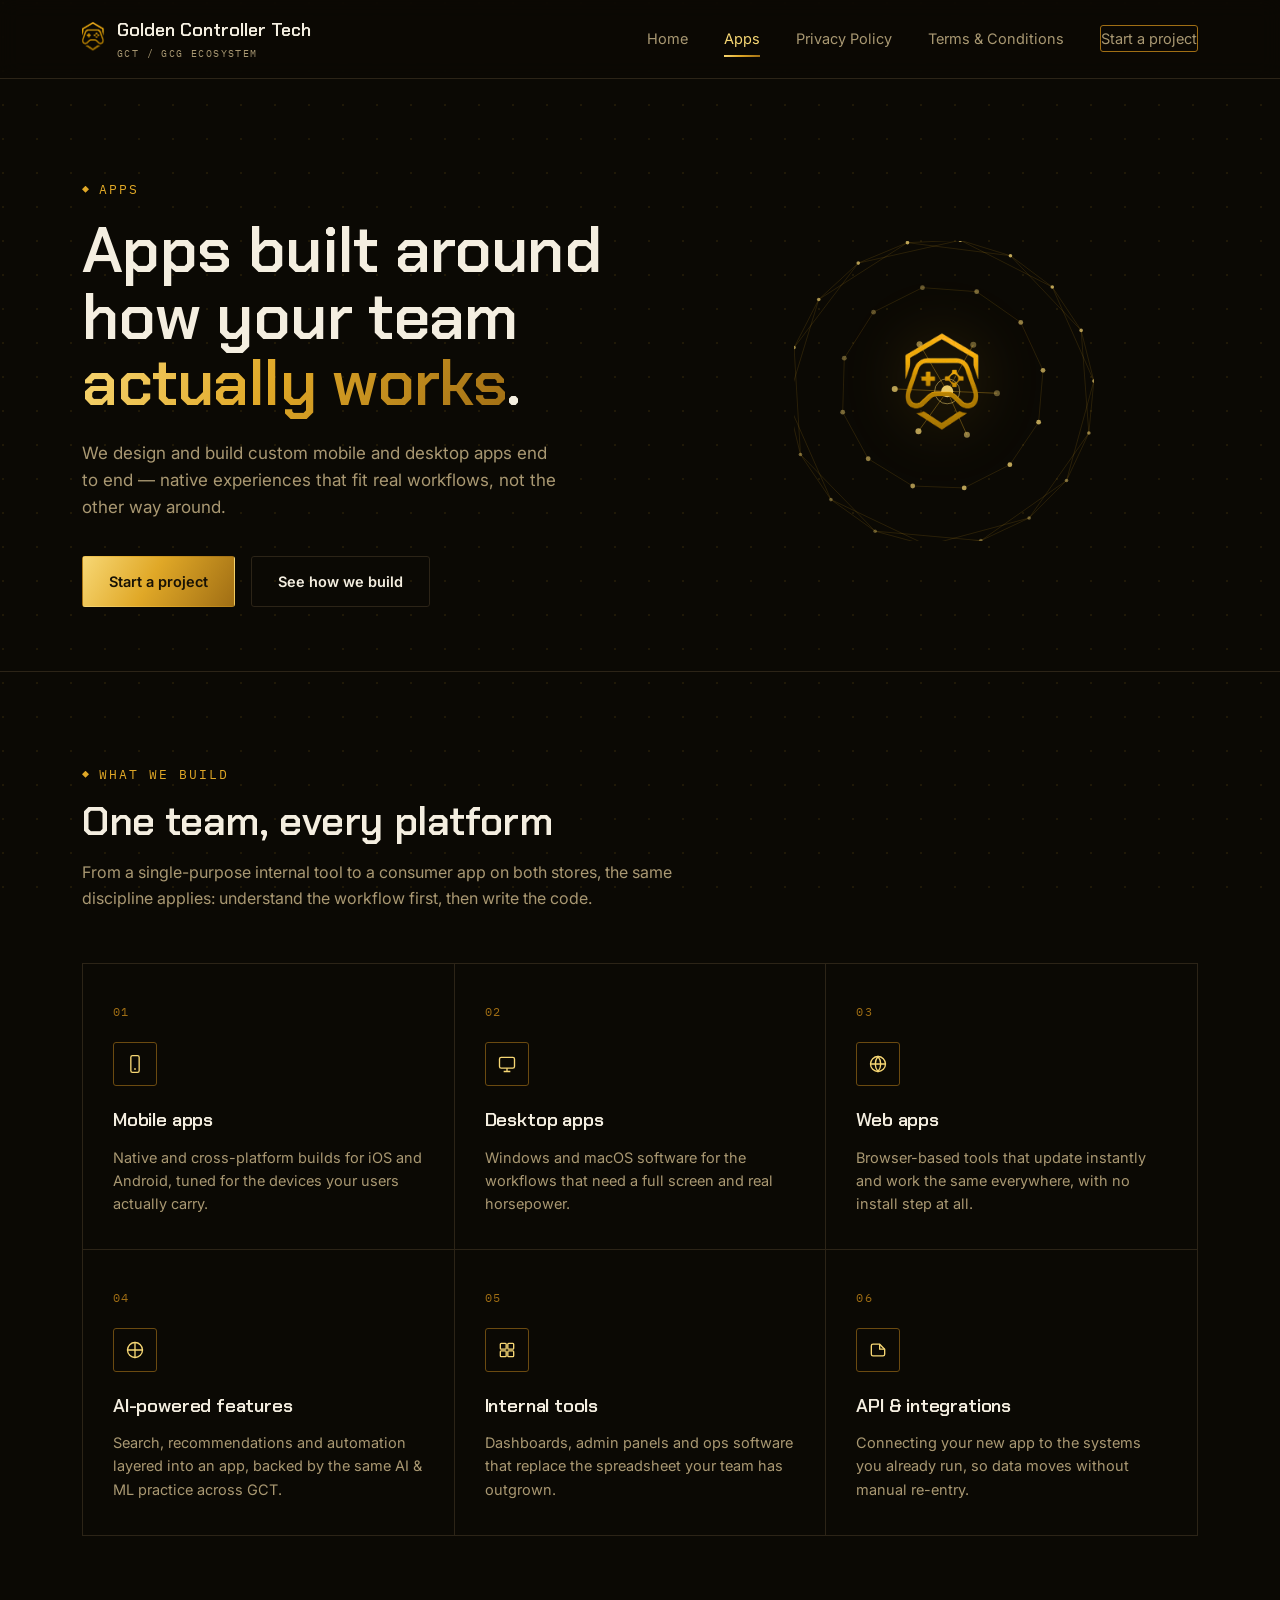
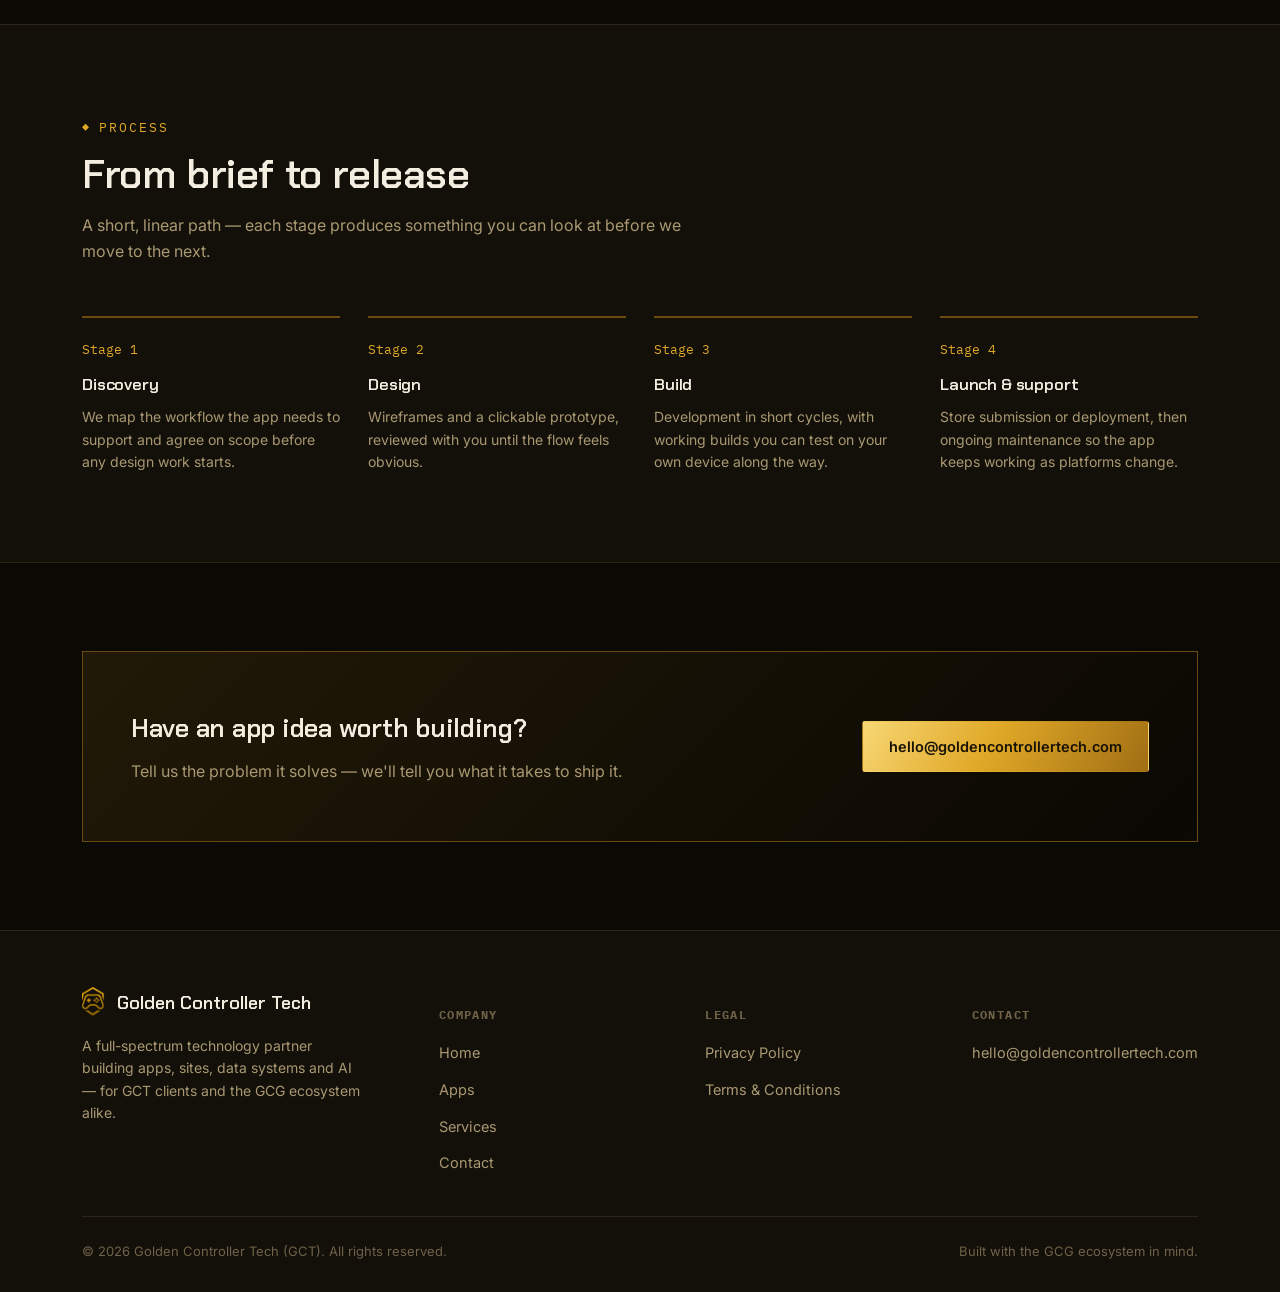
==== apps.html @ 51c5464f "Initial site upload" ====
<!DOCTYPE html>
<html lang="en">
<head>
<meta charset="UTF-8">
<meta name="viewport" content="width=device-width, initial-scale=1.0">
<title>Apps — Golden Controller Tech</title>
<meta name="description" content="Custom mobile and desktop apps from Golden Controller Tech, built around how your team actually works.">
<link rel="icon" href="assets/mark.png">
<link rel="preconnect" href="https://fonts.googleapis.com">
<link href="https://fonts.googleapis.com/css2?family=Chakra+Petch:wght@500;600;700&family=Inter:wght@400;500;600;700&family=IBM+Plex+Mono:wght@400;500&display=swap" rel="stylesheet">
<link rel="stylesheet" href="style.css">
</head>
<body>

<header class="site-header">
  <nav class="nav">
    <a href="index.html" class="brand">
      <img src="assets/mark.png" alt="GCT mark">
      <span>Golden Controller Tech<span class="brand-sub">GCT / GCG ECOSYSTEM</span></span>
    </a>
    <button class="nav-toggle" aria-label="Toggle menu" aria-expanded="false">☰</button>
    <ul class="nav-links">
      <li><a href="index.html">Home</a></li>
      <li><a href="apps.html" class="active">Apps</a></li>
      <li><a href="privacy.html">Privacy Policy</a></li>
      <li><a href="terms.html">Terms &amp; Conditions</a></li>
      <li><a href="index.html#contact" class="nav-cta">Start a project</a></li>
    </ul>
  </nav>
</header>

<main>

  <section class="hero" style="padding-bottom:64px;">
    <div class="container hero-grid">
      <div class="hero-copy">
        <span class="eyebrow">Apps</span>
        <h1>Apps built around how your team <em>actually works</em>.</h1>
        <p>We design and build custom mobile and desktop apps end to end — native experiences that fit real workflows, not the other way around.</p>
        <div class="hero-actions">
          <a href="index.html#contact" class="btn btn-primary">Start a project</a>
          <a href="#process" class="btn btn-ghost">See how we build</a>
        </div>
      </div>
      <div class="hero-stage" aria-hidden="true">
        <canvas id="lattice"></canvas>
        <img src="assets/mark.png" alt="" class="stage-mark">
      </div>
    </div>
  </section>

  <!-- WHAT WE BUILD -->
  <section class="section" id="what-we-build">
    <div class="container">
      <div class="section-head reveal">
        <span class="eyebrow">What we build</span>
        <h2>One team, every platform</h2>
        <p>From a single-purpose internal tool to a consumer app on both stores, the same discipline applies: understand the workflow first, then write the code.</p>
      </div>
      <div class="card-grid reveal">
        <div class="card">
          <span class="card-index">01</span>
          <div class="card-icon">
            <svg width="20" height="20" viewBox="0 0 24 24" fill="none" stroke="currentColor" stroke-width="1.6"><rect x="7" y="2" width="10" height="20" rx="2"/><path d="M11 18h2"/></svg>
          </div>
          <h3>Mobile apps</h3>
          <p>Native and cross-platform builds for iOS and Android, tuned for the devices your users actually carry.</p>
        </div>
        <div class="card">
          <span class="card-index">02</span>
          <div class="card-icon">
            <svg width="20" height="20" viewBox="0 0 24 24" fill="none" stroke="currentColor" stroke-width="1.6"><rect x="3" y="4" width="18" height="13" rx="2"/><path d="M8 21h8M12 17v4"/></svg>
          </div>
          <h3>Desktop apps</h3>
          <p>Windows and macOS software for the workflows that need a full screen and real horsepower.</p>
        </div>
        <div class="card">
          <span class="card-index">03</span>
          <div class="card-icon">
            <svg width="20" height="20" viewBox="0 0 24 24" fill="none" stroke="currentColor" stroke-width="1.6"><circle cx="12" cy="12" r="9"/><path d="M3 12h18M12 3a14 14 0 010 18a14 14 0 010-18z"/></svg>
          </div>
          <h3>Web apps</h3>
          <p>Browser-based tools that update instantly and work the same everywhere, with no install step at all.</p>
        </div>
        <div class="card">
          <span class="card-index">04</span>
          <div class="card-icon">
            <svg width="20" height="20" viewBox="0 0 24 24" fill="none" stroke="currentColor" stroke-width="1.6"><path d="M12 3v18M3 12h18" stroke-linecap="round"/><circle cx="12" cy="12" r="9"/></svg>
          </div>
          <h3>AI-powered features</h3>
          <p>Search, recommendations and automation layered into an app, backed by the same AI &amp; ML practice across GCT.</p>
        </div>
        <div class="card">
          <span class="card-index">05</span>
          <div class="card-icon">
            <svg width="20" height="20" viewBox="0 0 24 24" fill="none" stroke="currentColor" stroke-width="1.6"><rect x="4" y="4" width="7" height="7" rx="1"/><rect x="13" y="4" width="7" height="7" rx="1"/><rect x="4" y="13" width="7" height="7" rx="1"/><rect x="13" y="13" width="7" height="7" rx="1"/></svg>
          </div>
          <h3>Internal tools</h3>
          <p>Dashboards, admin panels and ops software that replace the spreadsheet your team has outgrown.</p>
        </div>
        <div class="card">
          <span class="card-index">06</span>
          <div class="card-icon">
            <svg width="20" height="20" viewBox="0 0 24 24" fill="none" stroke="currentColor" stroke-width="1.6"><path d="M4 17V7a2 2 0 012-2h8l6 6v6a2 2 0 01-2 2H6a2 2 0 01-2-2z"/><path d="M14 5v6h6"/></svg>
          </div>
          <h3>API &amp; integrations</h3>
          <p>Connecting your new app to the systems you already run, so data moves without manual re-entry.</p>
        </div>
      </div>
    </div>
  </section>

  <!-- PROCESS -->
  <section class="section section-alt" id="process">
    <div class="container">
      <div class="section-head reveal">
        <span class="eyebrow">Process</span>
        <h2>From brief to release</h2>
        <p>A short, linear path — each stage produces something you can look at before we move to the next.</p>
      </div>
      <div class="steps reveal">
        <div class="step">
          <span class="step-num">Stage 1</span>
          <h4>Discovery</h4>
          <p>We map the workflow the app needs to support and agree on scope before any design work starts.</p>
        </div>
        <div class="step">
          <span class="step-num">Stage 2</span>
          <h4>Design</h4>
          <p>Wireframes and a clickable prototype, reviewed with you until the flow feels obvious.</p>
        </div>
        <div class="step">
          <span class="step-num">Stage 3</span>
          <h4>Build</h4>
          <p>Development in short cycles, with working builds you can test on your own device along the way.</p>
        </div>
        <div class="step">
          <span class="step-num">Stage 4</span>
          <h4>Launch &amp; support</h4>
          <p>Store submission or deployment, then ongoing maintenance so the app keeps working as platforms change.</p>
        </div>
      </div>
    </div>
  </section>

  <!-- CTA -->
  <section class="section">
    <div class="container">
      <div class="cta-banner reveal">
        <div>
          <h3>Have an app idea worth building?</h3>
          <p>Tell us the problem it solves — we'll tell you what it takes to ship it.</p>
        </div>
        <a href="mailto:hello@goldencontrollertech.com" class="btn btn-primary">hello@goldencontrollertech.com</a>
      </div>
    </div>
  </section>

</main>

<footer class="site-footer">
  <div class="container">
    <div class="footer-top">
      <div class="footer-brand">
        <a href="index.html" class="brand"><img src="assets/mark.png" alt="GCT mark"><span>Golden Controller Tech</span></a>
        <p>A full-spectrum technology partner building apps, sites, data systems and AI — for GCT clients and the GCG ecosystem alike.</p>
      </div>
      <div class="footer-col">
        <h5>Company</h5>
        <ul>
          <li><a href="index.html">Home</a></li>
          <li><a href="apps.html">Apps</a></li>
          <li><a href="index.html#services">Services</a></li>
          <li><a href="index.html#contact">Contact</a></li>
        </ul>
      </div>
      <div class="footer-col">
        <h5>Legal</h5>
        <ul>
          <li><a href="privacy.html">Privacy Policy</a></li>
          <li><a href="terms.html">Terms &amp; Conditions</a></li>
        </ul>
      </div>
      <div class="footer-col">
        <h5>Contact</h5>
        <ul>
          <li><a href="mailto:hello@goldencontrollertech.com">hello@goldencontrollertech.com</a></li>
        </ul>
      </div>
    </div>
    <div class="footer-bottom">
      <p>© 2026 Golden Controller Tech (GCT). All rights reserved.</p>
      <p>Built with the GCG ecosystem in mind.</p>
    </div>
  </div>
</footer>

<script src="script.js"></script>
</body>
</html>
---- style.css ----
/* ==========================================================================
   Golden Controller Tech — design tokens
   ========================================================================== */
:root{
  --bg:            #0b0904;
  --bg-alt:        #131009;
  --bg-raise:      #1b1610;
  --line:          #2c2417;
  --gold-1:        #f7d774;
  --gold-2:        #e0a827;
  --gold-3:        #a06e14;
  --gold-deep:     #6b4a10;
  --cream:         #f4eee0;
  --muted:         #a99872;
  --muted-dim:     #6f6249;
  --ok:            #d7b45a;

  --font-display:  'Chakra Petch', 'Space Grotesk', sans-serif;
  --font-body:     'Inter', -apple-system, BlinkMacSystemFont, sans-serif;
  --font-mono:     'IBM Plex Mono', monospace;

  --gold-gradient: linear-gradient(120deg, var(--gold-1) 0%, var(--gold-2) 45%, var(--gold-3) 100%);
  --container: 1180px;
}

*,*::before,*::after{ box-sizing:border-box; }
html{ scroll-behavior:smooth; }
body{
  margin:0;
  background:var(--bg);
  color:var(--cream);
  font-family:var(--font-body);
  font-size:16px;
  line-height:1.6;
  -webkit-font-smoothing:antialiased;
  overflow-x:hidden;
}
body::before{
  content:"";
  position:fixed; inset:0;
  background-image:
    radial-gradient(circle at 3px 3px, rgba(224,168,39,0.10) 1.2px, transparent 1.2px);
  background-size:34px 34px;
  pointer-events:none;
  z-index:0;
}
img{ max-width:100%; display:block; }
a{ color:inherit; text-decoration:none; }
h1,h2,h3,h4{
  font-family:var(--font-display);
  font-weight:600;
  letter-spacing:-0.01em;
  margin:0;
  color:var(--cream);
}
p{ margin:0; }
ul{ margin:0; padding:0; }
.container{
  max-width:var(--container);
  margin:0 auto;
  padding:0 32px;
  position:relative;
  z-index:1;
}
::selection{ background:var(--gold-2); color:#1a1305; }
:focus-visible{
  outline:2px solid var(--gold-1);
  outline-offset:3px;
  border-radius:2px;
}

/* Reduced motion */
@media (prefers-reduced-motion: reduce){
  *{ animation-duration:0.01ms !important; animation-iteration-count:1 !important; transition-duration:0.01ms !important; scroll-behavior:auto !important; }
}

/* ---------- eyebrow / labels ---------- */
.eyebrow{
  font-family:var(--font-mono);
  font-size:12.5px;
  letter-spacing:0.16em;
  text-transform:uppercase;
  color:var(--gold-2);
  display:inline-flex;
  align-items:center;
  gap:10px;
}
.eyebrow::before{
  content:"";
  width:7px; height:7px;
  background:var(--gold-2);
  clip-path:polygon(50% 0,100% 50%,50% 100%,0 50%);
  display:inline-block;
}

/* ---------- header ---------- */
.site-header{
  position:sticky; top:0; z-index:50;
  background:rgba(11,9,4,0.82);
  backdrop-filter:blur(10px);
  border-bottom:1px solid var(--line);
}
.nav{
  display:flex;
  align-items:center;
  justify-content:space-between;
  padding:16px 32px;
  max-width:var(--container);
  margin:0 auto;
}
.brand{
  display:flex; align-items:center; gap:12px;
  font-family:var(--font-display);
  font-size:18px;
  font-weight:600;
  color:var(--cream);
}
.brand img{ height:34px; width:auto; }
.brand .brand-sub{
  display:block;
  font-family:var(--font-mono);
  font-size:10px;
  letter-spacing:0.14em;
  color:var(--muted);
  font-weight:400;
  margin-top:1px;
}
.nav-links{
  display:flex;
  gap:36px;
  list-style:none;
  align-items:center;
}
.nav-links a{
  font-size:14.5px;
  color:var(--muted);
  position:relative;
  padding:4px 0;
  transition:color .2s ease;
}
.nav-links a:hover{ color:var(--cream); }
.nav-links a.active{ color:var(--gold-1); }
.nav-links a.active::after{
  content:"";
  position:absolute; left:0; right:0; bottom:-6px;
  height:2px; background:var(--gold-gradient);
}
.nav-cta{
  border:1px solid var(--gold-3);
  padding:9px 18px;
  border-radius:3px;
  font-size:13.5px;
  color:var(--gold-1);
  transition:all .2s ease;
  white-space:nowrap;
}
.nav-cta:hover{ background:var(--gold-2); color:#171205; border-color:var(--gold-2); }
.nav-toggle{
  display:none;
  background:none; border:1px solid var(--line); border-radius:3px;
  width:40px; height:40px;
  color:var(--cream);
  cursor:pointer;
  align-items:center; justify-content:center;
}

@media (max-width:860px){
  .nav-toggle{ display:flex; }
  .nav-links{
    position:fixed; top:67px; left:0; right:0;
    background:var(--bg-alt);
    border-bottom:1px solid var(--line);
    flex-direction:column;
    align-items:flex-start;
    gap:0;
    padding:8px 32px 20px;
    transform:translateY(-8px);
    opacity:0;
    pointer-events:none;
    transition:all .22s ease;
  }
  .nav-links.open{ transform:translateY(0); opacity:1; pointer-events:auto; }
  .nav-links li{ width:100%; }
  .nav-links a{ display:block; padding:12px 0; border-bottom:1px solid var(--line); width:100%; }
  .nav-links .nav-cta{ margin-top:14px; display:inline-block; }
}

/* ---------- buttons ---------- */
.btn{
  display:inline-flex;
  align-items:center;
  gap:9px;
  padding:13px 26px;
  border-radius:3px;
  font-size:14.5px;
  font-weight:600;
  cursor:pointer;
  border:1px solid transparent;
  transition:transform .18s ease, box-shadow .18s ease, background .18s ease, color .18s ease;
}
.btn-primary{
  background:var(--gold-gradient);
  color:#181205;
}
.btn-primary:hover{ transform:translateY(-2px); box-shadow:0 10px 30px -8px rgba(224,168,39,0.55); }
.btn-ghost{
  border-color:var(--line);
  color:var(--cream);
}
.btn-ghost:hover{ border-color:var(--gold-3); color:var(--gold-1); }

/* ---------- hero node lattice (signature element) ---------- */
.hero{
  position:relative;
  padding:96px 0 88px;
  overflow:hidden;
  border-bottom:1px solid var(--line);
}
.hero-grid{
  display:grid;
  grid-template-columns:1.05fr 0.95fr;
  gap:48px;
  align-items:center;
}
.hero-copy h1{
  font-size:clamp(38px,5vw,64px);
  line-height:1.04;
  margin:18px 0 22px;
}
.hero-copy h1 em{
  font-style:normal;
  background:var(--gold-gradient);
  -webkit-background-clip:text;
  background-clip:text;
  color:transparent;
}
.hero-copy p{
  color:var(--muted);
  font-size:17px;
  max-width:480px;
  margin-bottom:34px;
}
.hero-actions{ display:flex; gap:16px; flex-wrap:wrap; }
.hero-stage{
  position:relative;
  aspect-ratio:1/1;
  max-width:460px;
  margin:0 auto;
}
.hero-stage canvas{ width:100%; height:100%; display:block; }
.hero-stage .stage-mark{
  position:absolute; top:50%; left:50%;
  transform:translate(-50%,-50%);
  width:26%;
  filter:drop-shadow(0 0 30px rgba(224,168,39,0.35));
}

@media (max-width:900px){
  .hero-grid{ grid-template-columns:1fr; }
  .hero-stage{ order:-1; max-width:300px; }
}

/* ---------- section scaffolding ---------- */
.section{ padding:88px 0; }
.section-alt{ background:var(--bg-alt); border-top:1px solid var(--line); border-bottom:1px solid var(--line); }
.section-head{
  max-width:640px;
  margin-bottom:52px;
}
.section-head h2{
  font-size:clamp(28px,3.4vw,40px);
  margin-top:14px;
  line-height:1.12;
}
.section-head p{
  color:var(--muted);
  margin-top:16px;
  font-size:16px;
}

/* ---------- service / app cards ---------- */
.card-grid{
  display:grid;
  grid-template-columns:repeat(3,1fr);
  gap:1px;
  background:var(--line);
  border:1px solid var(--line);
}
.card{
  background:var(--bg);
  padding:34px 30px;
  transition:background .2s ease;
  position:relative;
}
.card:hover{ background:var(--bg-raise); }
.card .card-index{
  font-family:var(--font-mono);
  font-size:12px;
  color:var(--gold-3);
  letter-spacing:0.1em;
}
.card .card-icon{
  width:44px; height:44px;
  margin:18px 0 20px;
  border:1px solid var(--gold-deep);
  border-radius:3px;
  display:flex; align-items:center; justify-content:center;
  color:var(--gold-1);
}
.card h3{ font-size:18.5px; margin-bottom:10px; }
.card p{ color:var(--muted); font-size:14.5px; }

@media (max-width:860px){ .card-grid{ grid-template-columns:1fr 1fr; } }
@media (max-width:560px){ .card-grid{ grid-template-columns:1fr; } }

/* ---------- ecosystem / split panel ---------- */
.split{
  display:grid;
  grid-template-columns:1fr 1fr;
  gap:1px;
  background:var(--line);
  border:1px solid var(--line);
}
.split-panel{
  background:var(--bg);
  padding:44px 40px;
}
.split-panel h3{ font-size:22px; margin:14px 0 16px; }
.split-panel p{ color:var(--muted); font-size:15.5px; }
.split-panel .tag{
  display:inline-block;
  font-family:var(--font-mono);
  font-size:11px;
  letter-spacing:0.1em;
  color:var(--gold-1);
  border:1px solid var(--gold-deep);
  padding:4px 10px;
  border-radius:2px;
  margin-bottom:6px;
}
@media (max-width:760px){ .split{ grid-template-columns:1fr; } }

/* ---------- process steps ---------- */
.steps{
  display:grid;
  grid-template-columns:repeat(4,1fr);
  gap:28px;
}
.step{ border-top:2px solid var(--gold-deep); padding-top:18px; }
.step .step-num{ font-family:var(--font-mono); color:var(--gold-2); font-size:13px; }
.step h4{ font-size:16.5px; margin:10px 0 8px; }
.step p{ color:var(--muted); font-size:14px; }
@media (max-width:860px){ .steps{ grid-template-columns:1fr 1fr; } }
@media (max-width:520px){ .steps{ grid-template-columns:1fr; } }

/* ---------- CTA banner ---------- */
.cta-banner{
  border:1px solid var(--gold-deep);
  background:linear-gradient(135deg, rgba(224,168,39,0.10), rgba(11,9,4,0));
  padding:56px 48px;
  display:flex;
  align-items:center;
  justify-content:space-between;
  gap:24px;
  flex-wrap:wrap;
}
.cta-banner h3{ font-size:26px; max-width:480px; }
.cta-banner p{ color:var(--muted); margin-top:10px; }

/* ---------- footer ---------- */
.site-footer{
  border-top:1px solid var(--line);
  padding:56px 0 30px;
  background:var(--bg-alt);
}
.footer-top{
  display:grid;
  grid-template-columns:1.4fr 1fr 1fr 1fr;
  gap:40px;
  padding-bottom:40px;
  border-bottom:1px solid var(--line);
}
.footer-brand .brand{ margin-bottom:14px; }
.footer-brand p{ color:var(--muted); font-size:14px; max-width:280px; }
.footer-col h5{
  font-family:var(--font-mono);
  font-size:11.5px;
  letter-spacing:0.12em;
  text-transform:uppercase;
  color:var(--muted-dim);
  margin-bottom:16px;
}
.footer-col ul{ list-style:none; display:flex; flex-direction:column; gap:11px; }
.footer-col a{ font-size:14.5px; color:var(--muted); transition:color .2s ease; }
.footer-col a:hover{ color:var(--gold-1); }
.footer-bottom{
  display:flex; justify-content:space-between; align-items:center;
  padding-top:24px; flex-wrap:wrap; gap:12px;
}
.footer-bottom p{ font-size:13px; color:var(--muted-dim); }
@media (max-width:800px){ .footer-top{ grid-template-columns:1fr 1fr; } }
@media (max-width:520px){ .footer-top{ grid-template-columns:1fr; } }

/* ---------- legal pages ---------- */
.legal-hero{
  padding:70px 0 40px;
  border-bottom:1px solid var(--line);
}
.legal-hero h1{ font-size:clamp(30px,4vw,44px); margin-top:14px; }
.legal-hero .updated{ color:var(--muted-dim); font-size:13.5px; margin-top:14px; font-family:var(--font-mono); }
.legal-body{
  max-width:760px;
  margin:0 auto;
  padding:64px 32px 100px;
}
.legal-body h2{
  font-size:21px;
  margin-top:46px;
  margin-bottom:14px;
  padding-top:10px;
  border-top:1px solid var(--line);
}
.legal-body h2:first-of-type{ border-top:none; padding-top:0; margin-top:0; }
.legal-body p, .legal-body li{ color:var(--muted); font-size:15.5px; margin-bottom:14px; }
.legal-body ul{ list-style:none; padding-left:0; margin-bottom:18px; }
.legal-body li{ padding-left:20px; position:relative; }
.legal-body li::before{
  content:"—";
  position:absolute; left:0; color:var(--gold-3);
}
.legal-toc{
  display:flex; flex-wrap:wrap; gap:10px 22px;
  margin-top:26px;
}
.legal-toc a{
  font-size:13px; color:var(--gold-2); font-family:var(--font-mono);
}
.legal-toc a:hover{ color:var(--gold-1); }

/* ---------- reveal on scroll ---------- */
.reveal{ opacity:0; transform:translateY(16px); transition:opacity .6s ease, transform .6s ease; }
.reveal.in{ opacity:1; transform:none; }
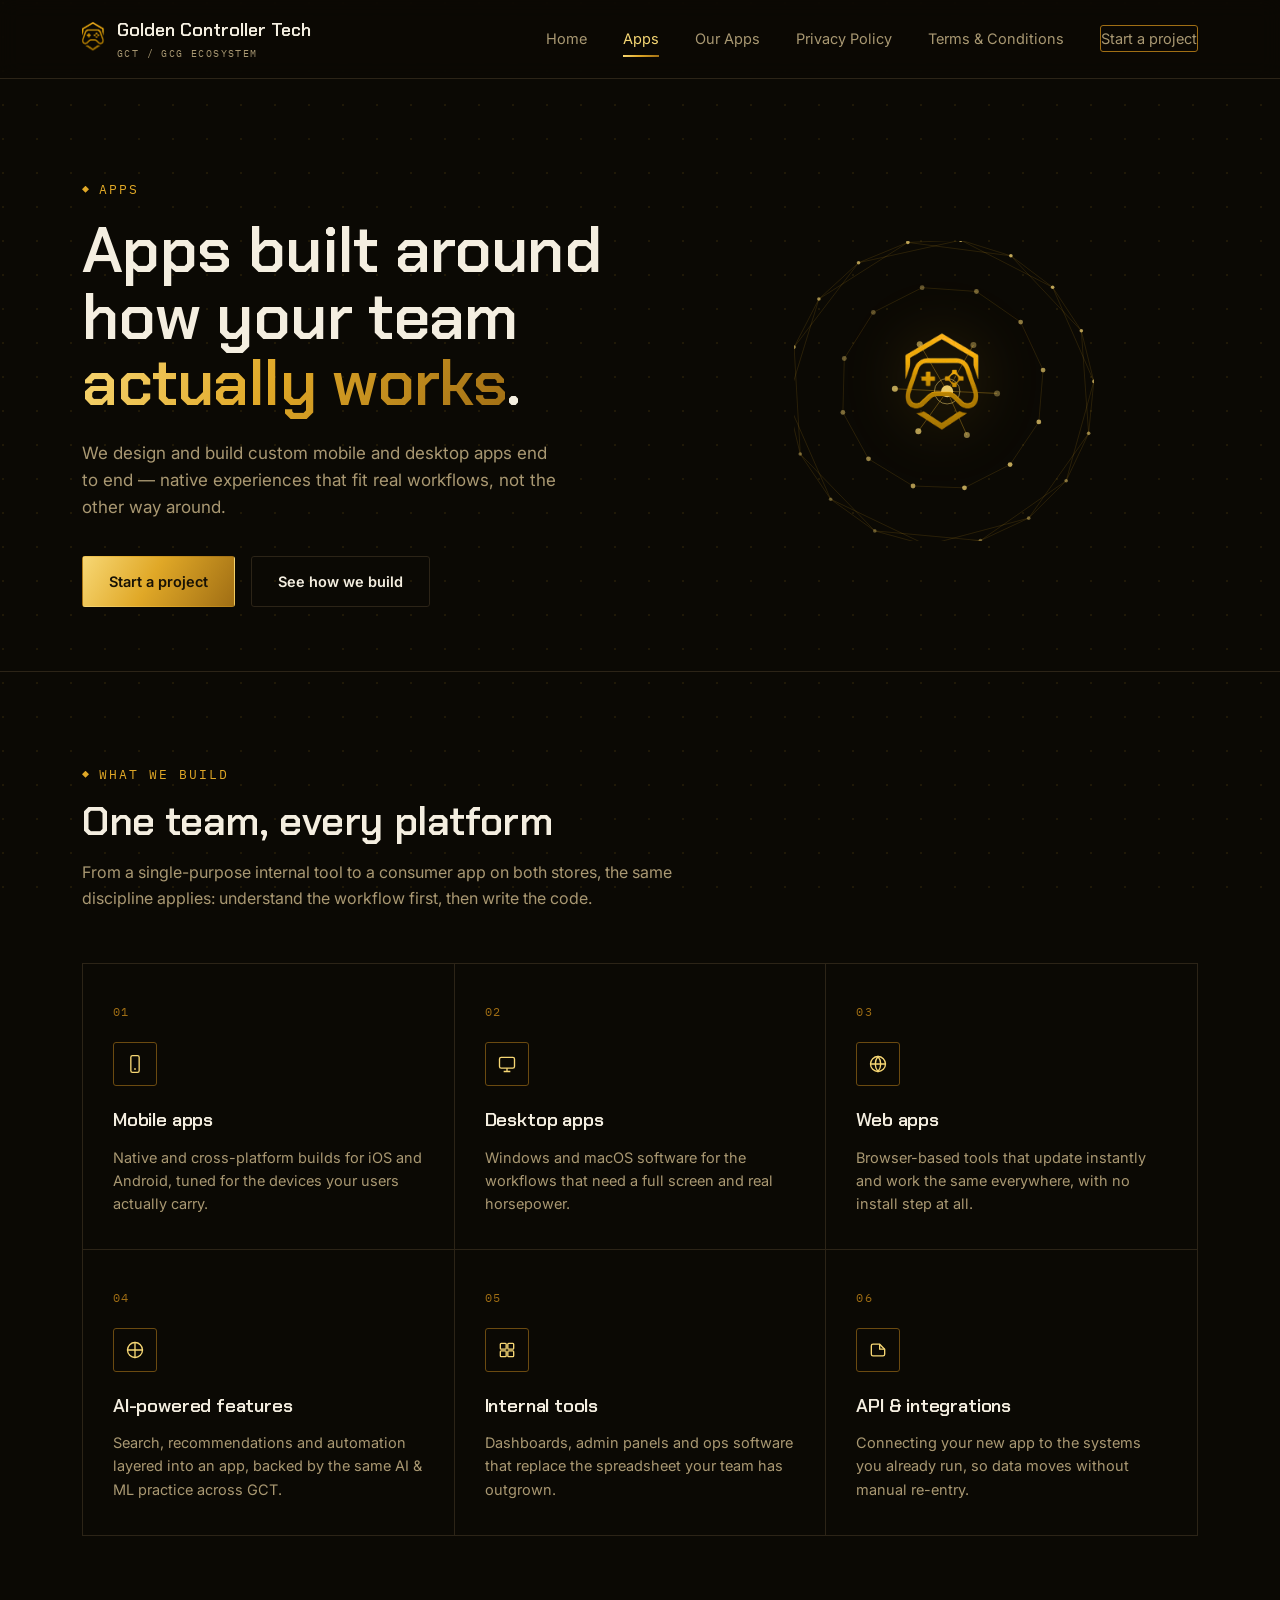
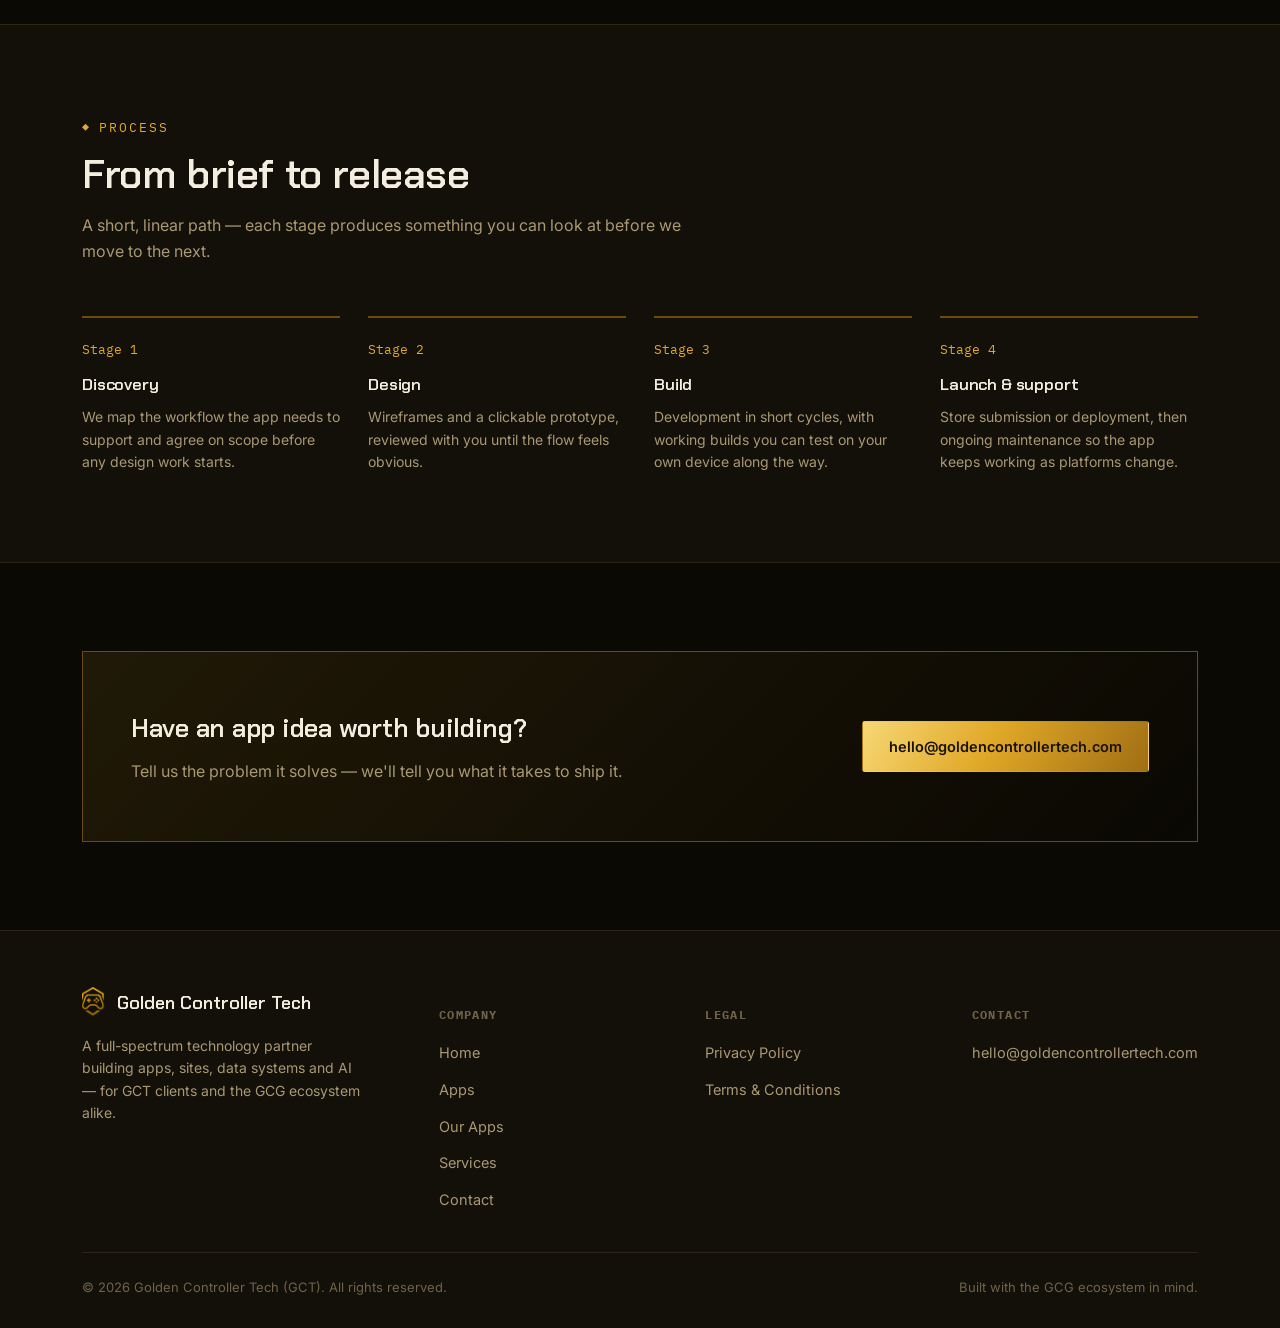
==== commit 31e404e8: "Add Our Apps page" ====
--- a/apps.html
+++ b/apps.html
@@ -22,6 +22,7 @@
     <ul class="nav-links">
       <li><a href="index.html">Home</a></li>
       <li><a href="apps.html" class="active">Apps</a></li>
+      <li><a href="our-apps.html">Our Apps</a></li>
       <li><a href="privacy.html">Privacy Policy</a></li>
       <li><a href="terms.html">Terms &amp; Conditions</a></li>
       <li><a href="index.html#contact" class="nav-cta">Start a project</a></li>
@@ -170,6 +171,7 @@
         <ul>
           <li><a href="index.html">Home</a></li>
           <li><a href="apps.html">Apps</a></li>
+      <li><a href="our-apps.html">Our Apps</a></li>
           <li><a href="index.html#services">Services</a></li>
           <li><a href="index.html#contact">Contact</a></li>
         </ul>
--- a/style.css
+++ b/style.css
@@ -437,6 +437,100 @@
 }
 .legal-toc a:hover{ color:var(--gold-1); }
 
+/* ---------- our apps portfolio ---------- */
+.apps-portfolio-grid{
+  display:grid;
+  grid-template-columns:repeat(3,1fr);
+  gap:1px;
+  background:var(--line);
+  border:1px solid var(--line);
+}
+.app-card{
+  background:var(--bg);
+  padding:30px;
+  display:flex;
+  flex-direction:column;
+  transition:background .2s ease;
+}
+.app-card:hover{ background:var(--bg-raise); }
+.app-card-top{
+  display:flex;
+  align-items:center;
+  gap:14px;
+  margin-bottom:18px;
+}
+.app-card-icon{
+  width:56px; height:56px;
+  border:1px solid var(--gold-deep);
+  border-radius:12px;
+  overflow:hidden;
+  background:var(--bg-raise);
+  flex:none;
+  display:flex; align-items:center; justify-content:center;
+}
+.app-card-icon img{ width:100%; height:100%; object-fit:cover; }
+.app-card-title h3{ font-size:17px; margin-bottom:5px; }
+.status-pill{
+  display:inline-block;
+  font-family:var(--font-mono);
+  font-size:10.5px;
+  letter-spacing:0.08em;
+  text-transform:uppercase;
+  color:var(--gold-1);
+  border:1px solid var(--gold-deep);
+  padding:2px 8px;
+  border-radius:20px;
+}
+.app-card-tagline{
+  font-size:14.5px;
+  color:var(--cream);
+  margin-bottom:8px;
+  font-weight:500;
+}
+.app-card-desc{
+  font-size:14px;
+  color:var(--muted);
+  margin-bottom:20px;
+  flex:1;
+}
+.app-card-footer{
+  display:flex;
+  align-items:center;
+  justify-content:space-between;
+  gap:10px;
+  padding-top:16px;
+  border-top:1px solid var(--line);
+}
+.app-card-platform{
+  font-family:var(--font-mono);
+  font-size:11.5px;
+  color:var(--muted-dim);
+}
+.app-card-link{
+  font-size:13.5px;
+  font-weight:600;
+  color:var(--gold-1);
+  display:inline-flex;
+  align-items:center;
+  gap:6px;
+}
+.app-card-link:hover{ color:var(--gold-2); }
+.app-card-soon{
+  font-family:var(--font-mono);
+  font-size:11.5px;
+  color:var(--muted-dim);
+}
+.apps-empty{
+  border:1px dashed var(--line);
+  padding:56px 32px;
+  text-align:center;
+  color:var(--muted);
+}
+.apps-empty p{ max-width:420px; margin:0 auto; }
+
+@media (max-width:860px){ .apps-portfolio-grid{ grid-template-columns:1fr 1fr; } }
+@media (max-width:560px){ .apps-portfolio-grid{ grid-template-columns:1fr; } }
+
 /* ---------- reveal on scroll ---------- */
 .reveal{ opacity:0; transform:translateY(16px); transition:opacity .6s ease, transform .6s ease; }
 .reveal.in{ opacity:1; transform:none; }
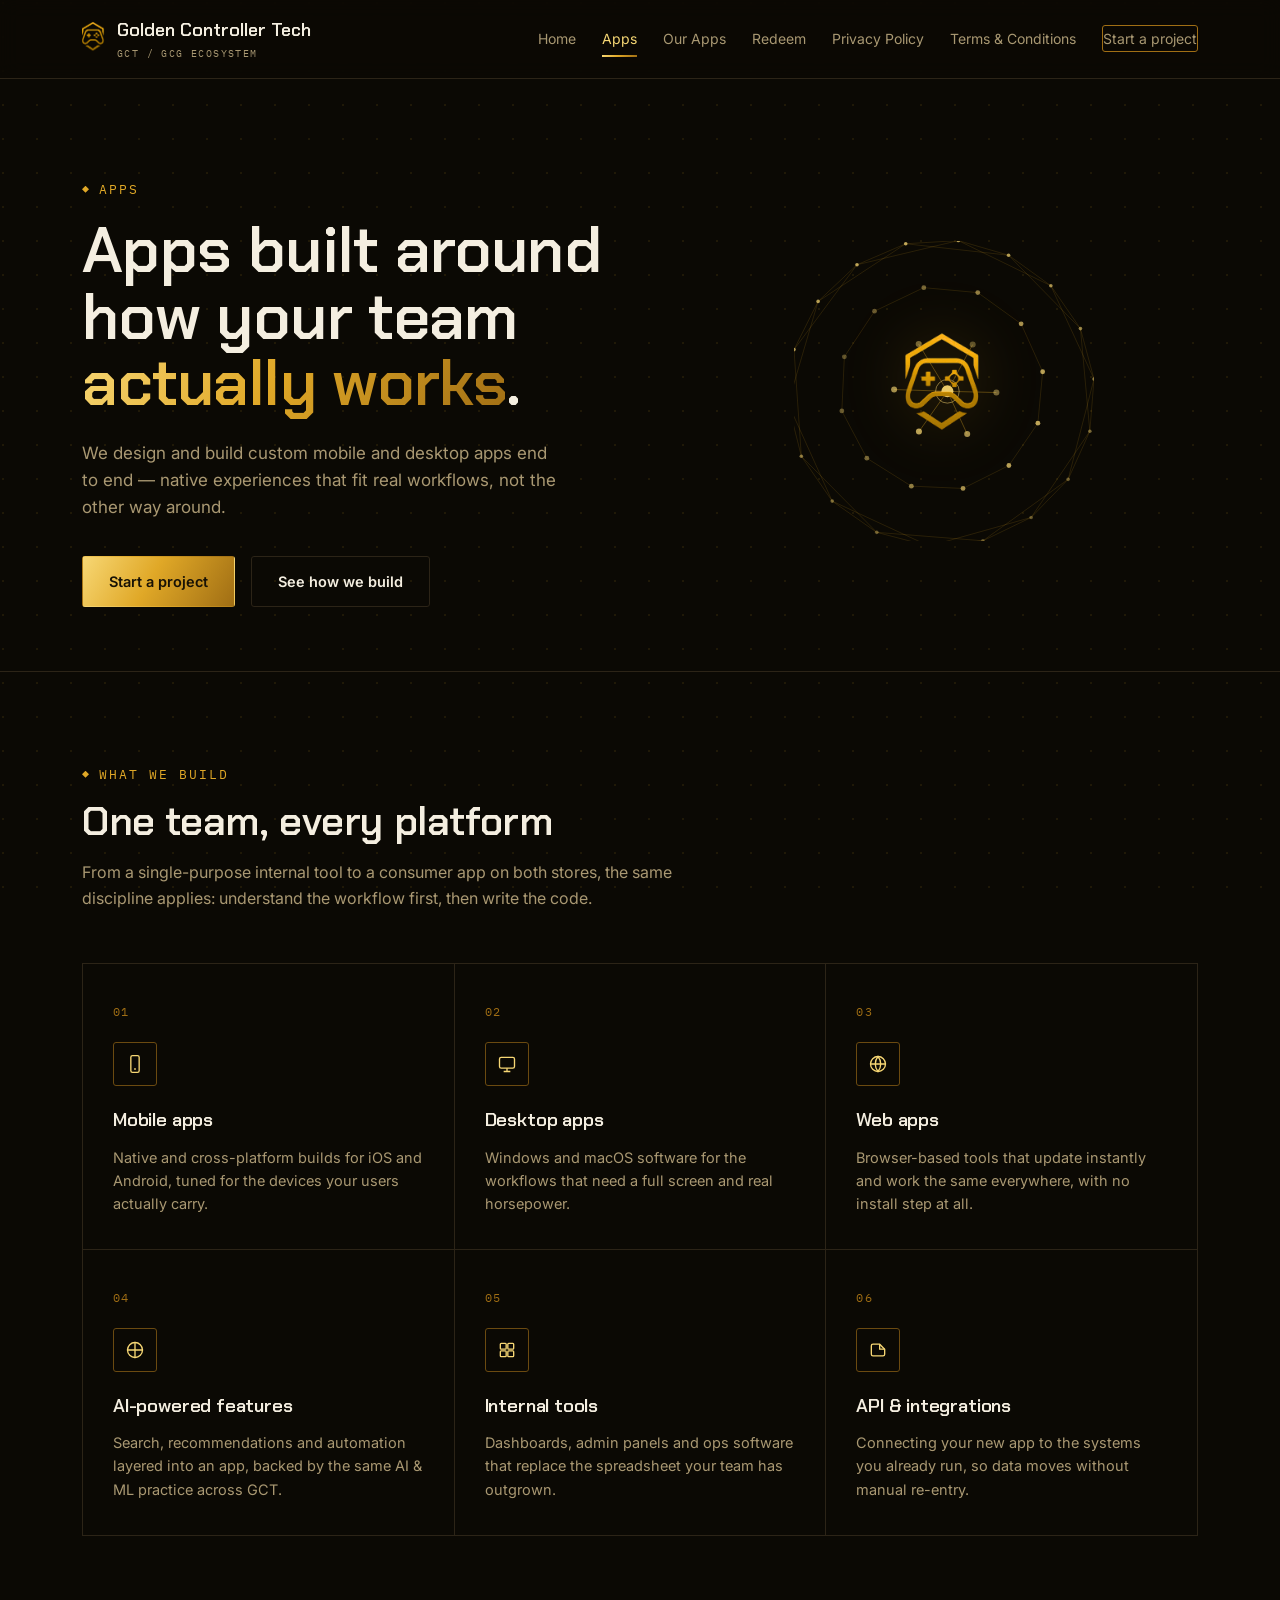
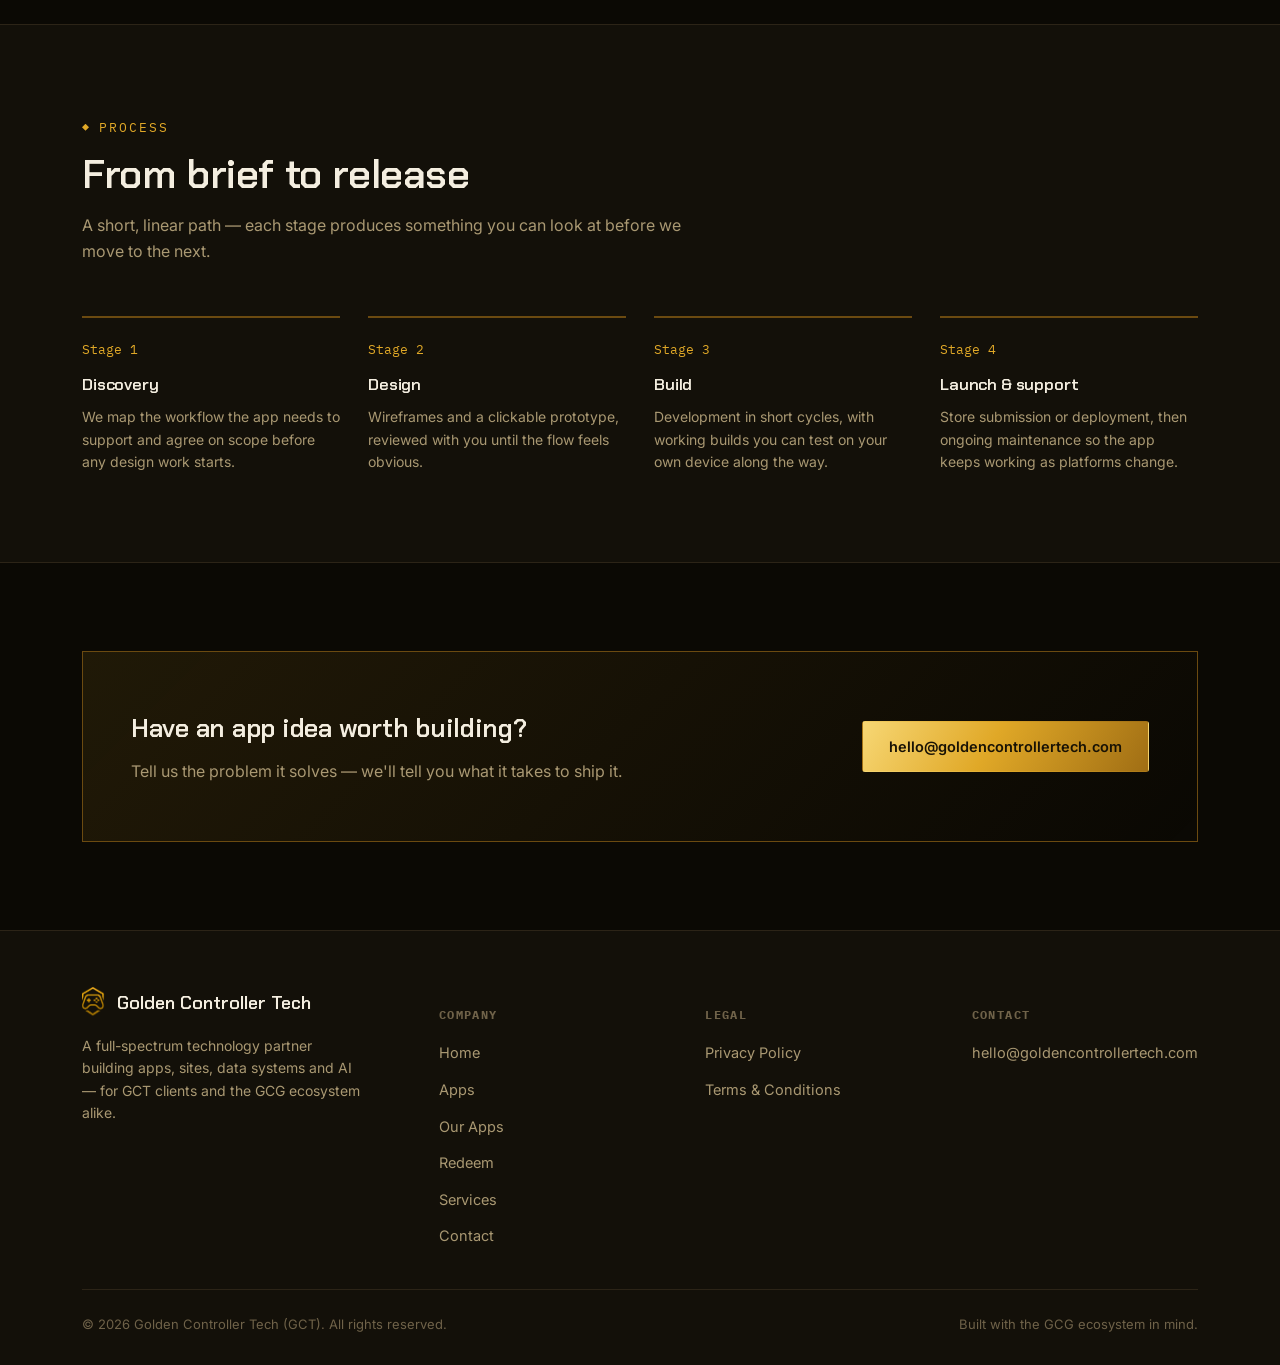
==== commit 31b3ea56: "Add photos to redeem store" ====
--- a/apps.html
+++ b/apps.html
@@ -23,6 +23,7 @@
       <li><a href="index.html">Home</a></li>
       <li><a href="apps.html" class="active">Apps</a></li>
       <li><a href="our-apps.html">Our Apps</a></li>
+          <li><a href="redeem.html">Redeem</a></li>
       <li><a href="privacy.html">Privacy Policy</a></li>
       <li><a href="terms.html">Terms &amp; Conditions</a></li>
       <li><a href="index.html#contact" class="nav-cta">Start a project</a></li>
@@ -172,6 +173,7 @@
           <li><a href="index.html">Home</a></li>
           <li><a href="apps.html">Apps</a></li>
       <li><a href="our-apps.html">Our Apps</a></li>
+          <li><a href="redeem.html">Redeem</a></li>
           <li><a href="index.html#services">Services</a></li>
           <li><a href="index.html#contact">Contact</a></li>
         </ul>
--- a/style.css
+++ b/style.css
@@ -127,16 +127,17 @@
 }
 .nav-links{
   display:flex;
-  gap:36px;
+  gap:26px;
   list-style:none;
   align-items:center;
 }
 .nav-links a{
-  font-size:14.5px;
+  font-size:14px;
   color:var(--muted);
   position:relative;
   padding:4px 0;
   transition:color .2s ease;
+  white-space:nowrap;
 }
 .nav-links a:hover{ color:var(--cream); }
 .nav-links a.active{ color:var(--gold-1); }
@@ -162,6 +163,11 @@
   color:var(--cream);
   cursor:pointer;
   align-items:center; justify-content:center;
+}
+
+@media (max-width:1100px){
+  .nav-links{ gap:18px; }
+  .brand .brand-sub{ display:none; }
 }
 
 @media (max-width:860px){
@@ -531,6 +537,147 @@
 @media (max-width:860px){ .apps-portfolio-grid{ grid-template-columns:1fr 1fr; } }
 @media (max-width:560px){ .apps-portfolio-grid{ grid-template-columns:1fr; } }
 
+/* ---------- redeem store ---------- */
+.store-grid{
+  display:grid;
+  grid-template-columns:repeat(3,1fr);
+  gap:1px;
+  background:var(--line);
+  border:1px solid var(--line);
+}
+.store-card{
+  background:var(--bg);
+  padding:0 0 28px;
+  display:flex;
+  flex-direction:column;
+  transition:background .2s ease, transform .2s ease;
+}
+.store-card:hover{ background:var(--bg-raise); }
+.store-card-plate{
+  aspect-ratio:1/0.82;
+  margin:0 0 22px;
+  background:
+    radial-gradient(circle at 50% 30%, rgba(224,168,39,0.16), transparent 65%),
+    var(--bg-alt);
+  border-bottom:1px solid var(--line);
+  display:flex; align-items:center; justify-content:center;
+  position:relative;
+  overflow:hidden;
+}
+.store-card-plate::before{
+  content:"";
+  position:absolute; inset:0;
+  background-image:linear-gradient(rgba(224,168,39,0.06) 1px, transparent 1px),
+                    linear-gradient(90deg, rgba(224,168,39,0.06) 1px, transparent 1px);
+  background-size:22px 22px;
+  pointer-events:none;
+}
+.store-card-plate img{
+  position:relative; z-index:1;
+  width:100%; height:100%;
+  object-fit:cover;
+}
+.store-card-plate svg{
+  position:relative; z-index:1;
+  width:34%; height:34%;
+  color:var(--gold-1);
+  filter:drop-shadow(0 6px 18px rgba(224,168,39,0.25));
+}
+.store-card-body{ padding:0 28px; display:flex; flex-direction:column; flex:1; }
+.store-card h3{ font-size:18.5px; margin-bottom:10px; }
+.store-card-price{
+  display:inline-flex;
+  align-items:center;
+  gap:8px;
+  font-family:var(--font-mono);
+  font-size:15px;
+  color:var(--gold-1);
+  margin-bottom:22px;
+}
+.store-card-price .coin-dot{
+  width:9px; height:9px;
+  border-radius:50%;
+  background:var(--gold-gradient);
+  display:inline-block;
+  flex:none;
+}
+.redeem-btn{
+  margin-top:auto;
+  width:100%;
+  justify-content:center;
+}
+
+@media (max-width:860px){ .store-grid{ grid-template-columns:1fr 1fr; } }
+@media (max-width:560px){ .store-grid{ grid-template-columns:1fr; } }
+
+/* ---------- redeem modal ---------- */
+.redeem-modal-overlay{
+  position:fixed; inset:0;
+  background:rgba(6,5,2,0.78);
+  backdrop-filter:blur(4px);
+  display:flex; align-items:center; justify-content:center;
+  padding:20px;
+  z-index:200;
+  opacity:0; pointer-events:none;
+  transition:opacity .2s ease;
+}
+.redeem-modal-overlay.open{ opacity:1; pointer-events:auto; }
+.redeem-modal{
+  background:var(--bg-alt);
+  border:1px solid var(--gold-deep);
+  max-width:420px;
+  width:100%;
+  padding:36px 32px 30px;
+  position:relative;
+  transform:translateY(10px);
+  transition:transform .2s ease;
+}
+.redeem-modal-overlay.open .redeem-modal{ transform:translateY(0); }
+.redeem-modal-close{
+  position:absolute; top:14px; right:16px;
+  background:none; border:none;
+  color:var(--muted);
+  font-size:22px;
+  line-height:1;
+  cursor:pointer;
+}
+.redeem-modal-close:hover{ color:var(--gold-1); }
+.redeem-modal h3{ font-size:21px; margin:12px 0 6px; }
+.redeem-modal-cost{ color:var(--muted); font-size:14.5px; margin-bottom:22px; }
+.redeem-modal-cost strong{ color:var(--gold-1); }
+.redeem-modal label{
+  display:block;
+  font-family:var(--font-mono);
+  font-size:11.5px;
+  letter-spacing:0.08em;
+  text-transform:uppercase;
+  color:var(--muted-dim);
+  margin-bottom:8px;
+}
+.redeem-modal input[type="email"]{
+  width:100%;
+  background:var(--bg);
+  border:1px solid var(--line);
+  color:var(--cream);
+  padding:12px 14px;
+  font-family:var(--font-body);
+  font-size:14.5px;
+  border-radius:3px;
+  margin-bottom:20px;
+}
+.redeem-modal input[type="email"]:focus{
+  outline:none;
+  border-color:var(--gold-3);
+}
+.redeem-modal .btn{ width:100%; justify-content:center; }
+.redeem-modal-note{
+  margin-top:14px;
+  font-size:13.5px;
+  min-height:18px;
+}
+.redeem-modal-note.success{ color:var(--gold-1); }
+.redeem-modal-note.error{ color:#e88; }
+
 /* ---------- reveal on scroll ---------- */
 .reveal{ opacity:0; transform:translateY(16px); transition:opacity .6s ease, transform .6s ease; }
 .reveal.in{ opacity:1; transform:none; }
